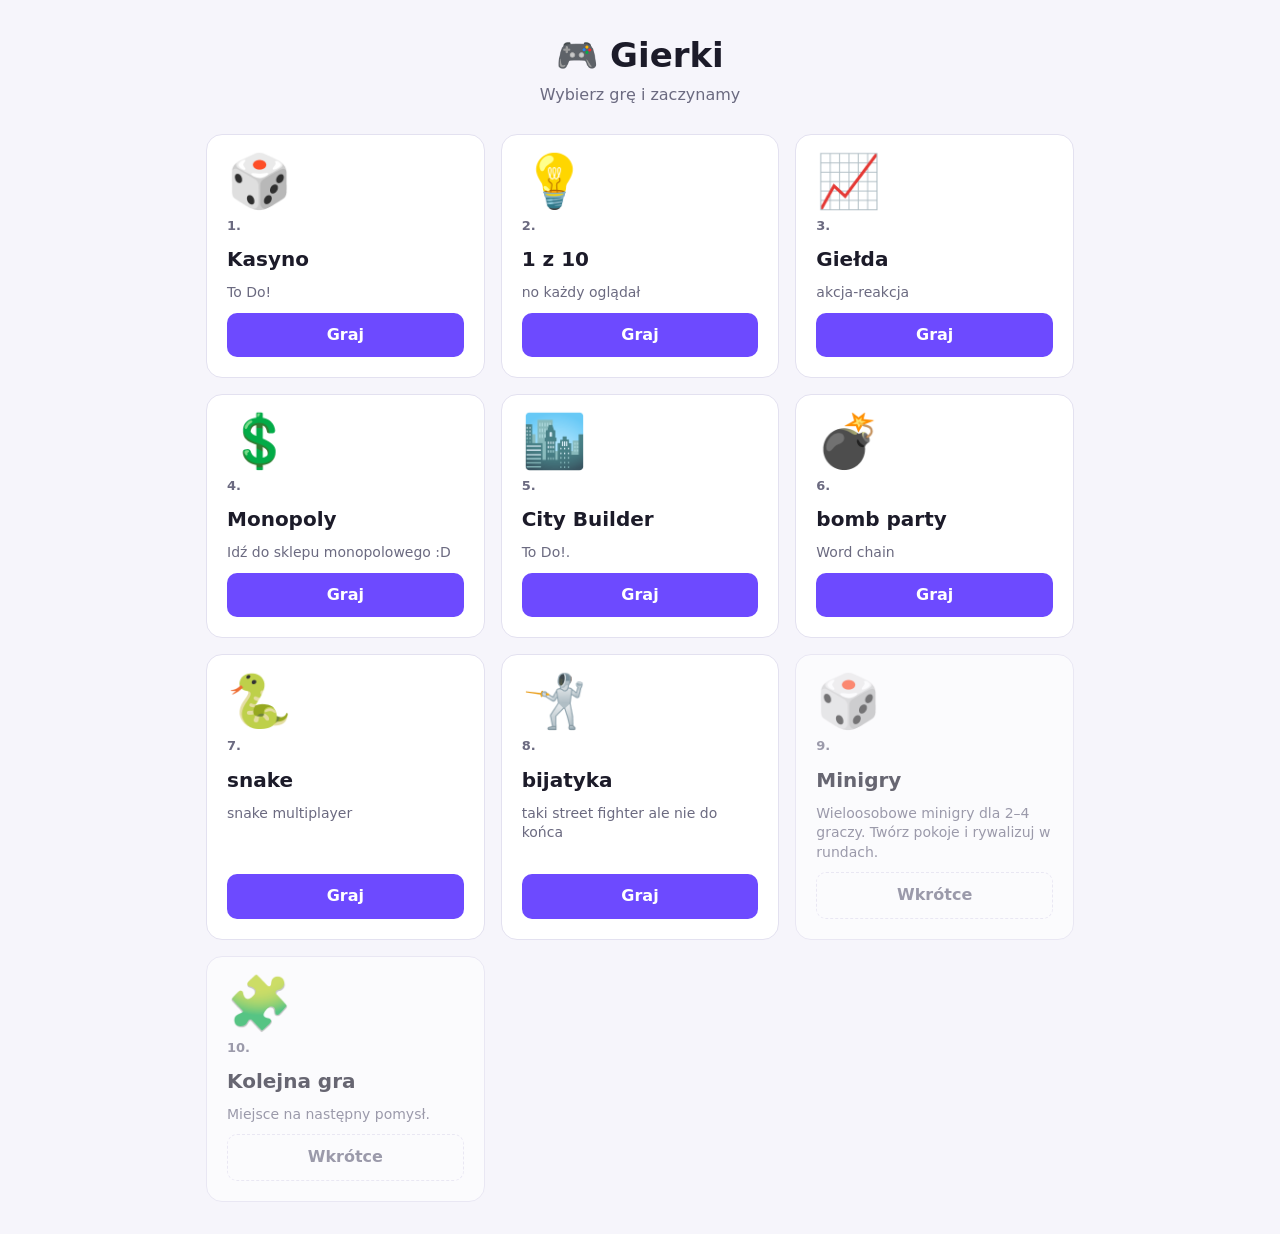
==== index.html @ 7f77d1e5 "Rename menu_gierki.html to index.html" ====
<!DOCTYPE html>
<html lang="pl"><head><meta charset="utf-8">
<meta name="viewport" content="width=device-width, initial-scale=1">
<title>Gierki – menu</title>
<style>
:root{--bg:#f6f5fb;--fg:#1c1b29;--card:#fff;--mut:#6b6a80;--ac:#6d4aff;--bd:#e3e1f0}
@media(prefers-color-scheme:dark){:root{--bg:#14131f;--fg:#ececf5;--card:#1e1d2e;--mut:#9a99b3;--bd:#2f2e45}}
*{box-sizing:border-box}
body{margin:0;min-height:100vh;background:var(--bg);color:var(--fg);font:16px/1.4 system-ui,-apple-system,Segoe UI,sans-serif}
main{max-width:900px;margin:0 auto;padding:32px 16px}
h1{font-size:34px;margin:0 0 4px;text-align:center}
.sub{color:var(--mut);text-align:center;margin:0 0 28px}
.grid{display:grid;grid-template-columns:repeat(auto-fill,minmax(240px,1fr));gap:16px}
.card{background:var(--card);border:1px solid var(--bd);border-radius:16px;padding:20px;display:flex;flex-direction:column;gap:10px;transition:transform .15s,box-shadow .15s}
.card:not(.soon):hover{transform:translateY(-4px);box-shadow:0 8px 24px rgba(109,74,255,.18)}
.ico{font-size:52px;line-height:1}
.num{color:var(--mut);font-size:13px;font-weight:600}
h2{margin:0;font-size:20px}
.card p{margin:0;color:var(--mut);font-size:14px;flex:1}
.btn{display:block;text-align:center;text-decoration:none;font-weight:600;padding:11px 16px;border-radius:10px;background:var(--ac);color:#fff}
.btn:hover{filter:brightness(1.1)}
.soon{opacity:.65}
.soon .btn{background:transparent;color:var(--mut);border:1px dashed var(--bd);pointer-events:none}
</style></head><body>
<main>
 <h1>🎮 Gierki</h1>
 <p class="sub">Wybierz grę i zaczynamy</p>
 <div class="grid" id="grid"></div>
</main>
<script>
/* Aby dodać grę, dopisz wpis do listy. Gdy gra będzie gotowa: ustaw href i usuń soon:true. */
const GAMES=[
 {emoji:'🎲️',title:'Kasyno',desc:"To Do!",href:'gierki/kasyno3.html'},
 {emoji:'💡',title:'1 z 10',desc:"no każdy oglądał",href:'gierki/1z10.html'},
  {emoji:'📈',title:'Giełda',desc:'akcja-reakcja',href:'gierki/gielda.html'},
 {emoji:'💲️',title:'Monopoly',desc:"Idź do sklepu monopolowego :D",href:'gierki/monopolowy2.html'},
  {emoji:'🏙️',title:'City Builder',desc:'To Do!.',href:'gierki/city.html'},
  {emoji:'💣️',title:'bomb party',desc:"Word chain",href:'gierki/bomb.html'},
  {emoji:'🐍️',title:'snake',desc:"snake multiplayer",href:'gierki/snake.html'},
  {emoji:'🤺️',title:'bijatyka',desc:"taki street fighter ale nie do końca",href:'gierki/brawl.html'},
 {emoji:'🎲',title:'Minigry',desc:'Wieloosobowe minigry dla 2–4 graczy. Twórz pokoje i rywalizuj w rundach.',href:'#', soon:true},
 {emoji:'🧩',title:'Kolejna gra',desc:'Miejsce na następny pomysł.',href:'#',soon:true}
 
];
const g=document.getElementById('grid');
GAMES.forEach((x,i)=>{
 const c=document.createElement('div');c.className='card'+(x.soon?' soon':'');
 const set=(t,cls,txt)=>{const e=document.createElement(t);e.className=cls||'';e.textContent=txt;return e};
 const b=document.createElement('a');b.className='btn';b.href=x.href;b.textContent=x.soon?'Wkrótce':'Graj';
 c.append(set('div','ico',x.emoji),set('div','num',(i+1)+'.'),set('h2','',x.title),set('p','',x.desc),b);
 g.append(c);
});
</script></body></html>
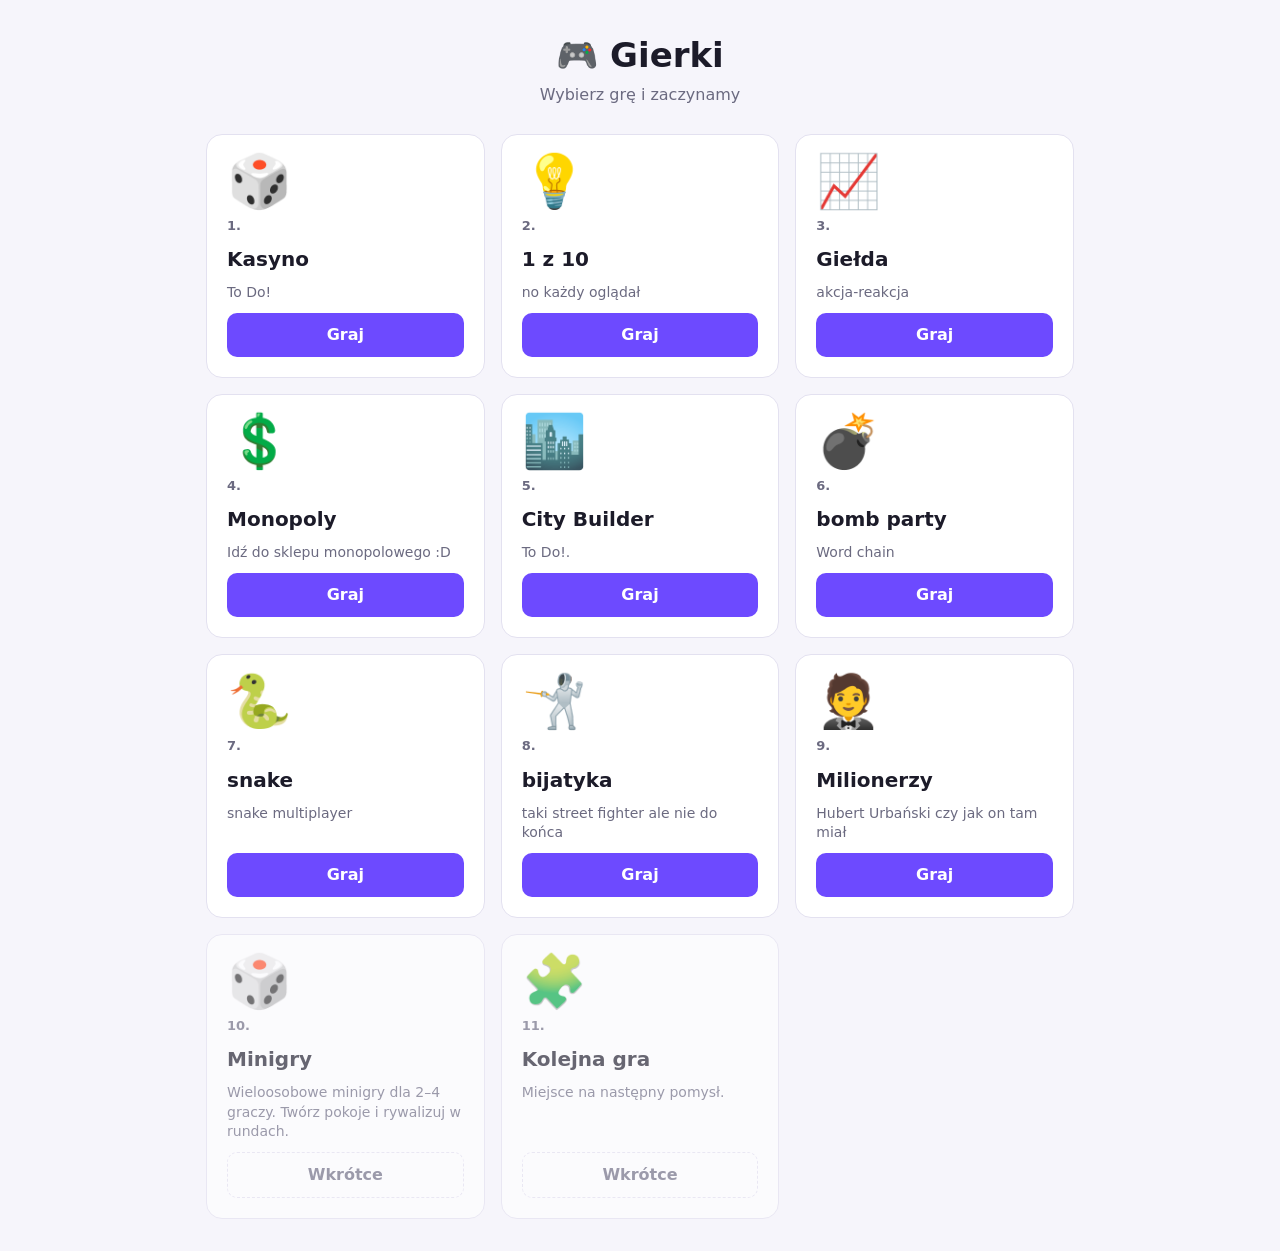
==== commit b7128d26: "Update index.html" ====
--- a/index.html
+++ b/index.html
@@ -31,13 +31,14 @@
 /* Aby dodać grę, dopisz wpis do listy. Gdy gra będzie gotowa: ustaw href i usuń soon:true. */
 const GAMES=[
  {emoji:'🎲️',title:'Kasyno',desc:"To Do!",href:'gierki/kasyno3.html'},
- {emoji:'💡',title:'1 z 10',desc:"no każdy oglądał",href:'gierki/1z10.html'},
+ {emoji:'💡',title:'1 z 10',desc:"no każdy oglądał",href:'gierki/1z10_2.html'},
   {emoji:'📈',title:'Giełda',desc:'akcja-reakcja',href:'gierki/gielda.html'},
  {emoji:'💲️',title:'Monopoly',desc:"Idź do sklepu monopolowego :D",href:'gierki/monopolowy2.html'},
   {emoji:'🏙️',title:'City Builder',desc:'To Do!.',href:'gierki/city.html'},
   {emoji:'💣️',title:'bomb party',desc:"Word chain",href:'gierki/bomb.html'},
   {emoji:'🐍️',title:'snake',desc:"snake multiplayer",href:'gierki/snake.html'},
   {emoji:'🤺️',title:'bijatyka',desc:"taki street fighter ale nie do końca",href:'gierki/brawl.html'},
+ {emoji:'🤵',title:'Milionerzy',desc:"Hubert Urbański czy jak on tam miał",href:'gierki/milionerzy.html'},
  {emoji:'🎲',title:'Minigry',desc:'Wieloosobowe minigry dla 2–4 graczy. Twórz pokoje i rywalizuj w rundach.',href:'#', soon:true},
  {emoji:'🧩',title:'Kolejna gra',desc:'Miejsce na następny pomysł.',href:'#',soon:true}
  
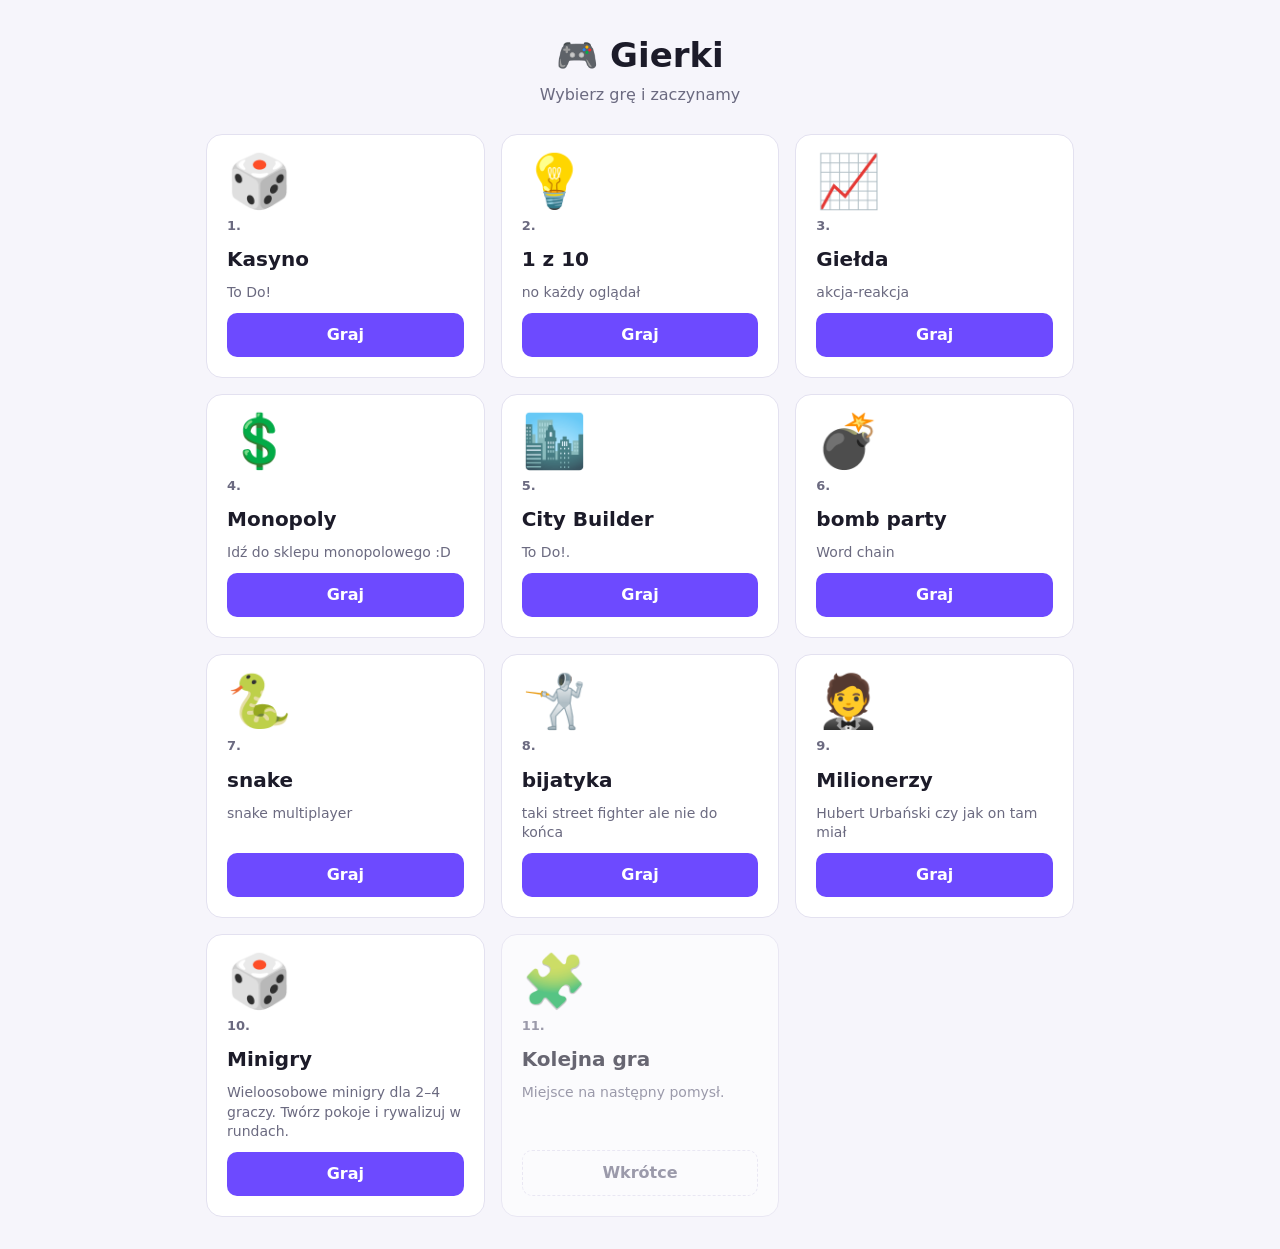
==== commit f4c8e239: "Update index.html" ====
--- a/index.html
+++ b/index.html
@@ -39,7 +39,7 @@
   {emoji:'🐍️',title:'snake',desc:"snake multiplayer",href:'gierki/snake.html'},
   {emoji:'🤺️',title:'bijatyka',desc:"taki street fighter ale nie do końca",href:'gierki/brawl.html'},
  {emoji:'🤵',title:'Milionerzy',desc:"Hubert Urbański czy jak on tam miał",href:'gierki/milionerzy.html'},
- {emoji:'🎲',title:'Minigry',desc:'Wieloosobowe minigry dla 2–4 graczy. Twórz pokoje i rywalizuj w rundach.',href:'#', soon:true},
+ {emoji:'🎲',title:'Minigry',desc:'Wieloosobowe minigry dla 2–4 graczy. Twórz pokoje i rywalizuj w rundach.',href:'gierki/party-mania/party.html'},
  {emoji:'🧩',title:'Kolejna gra',desc:'Miejsce na następny pomysł.',href:'#',soon:true}
  
 ];
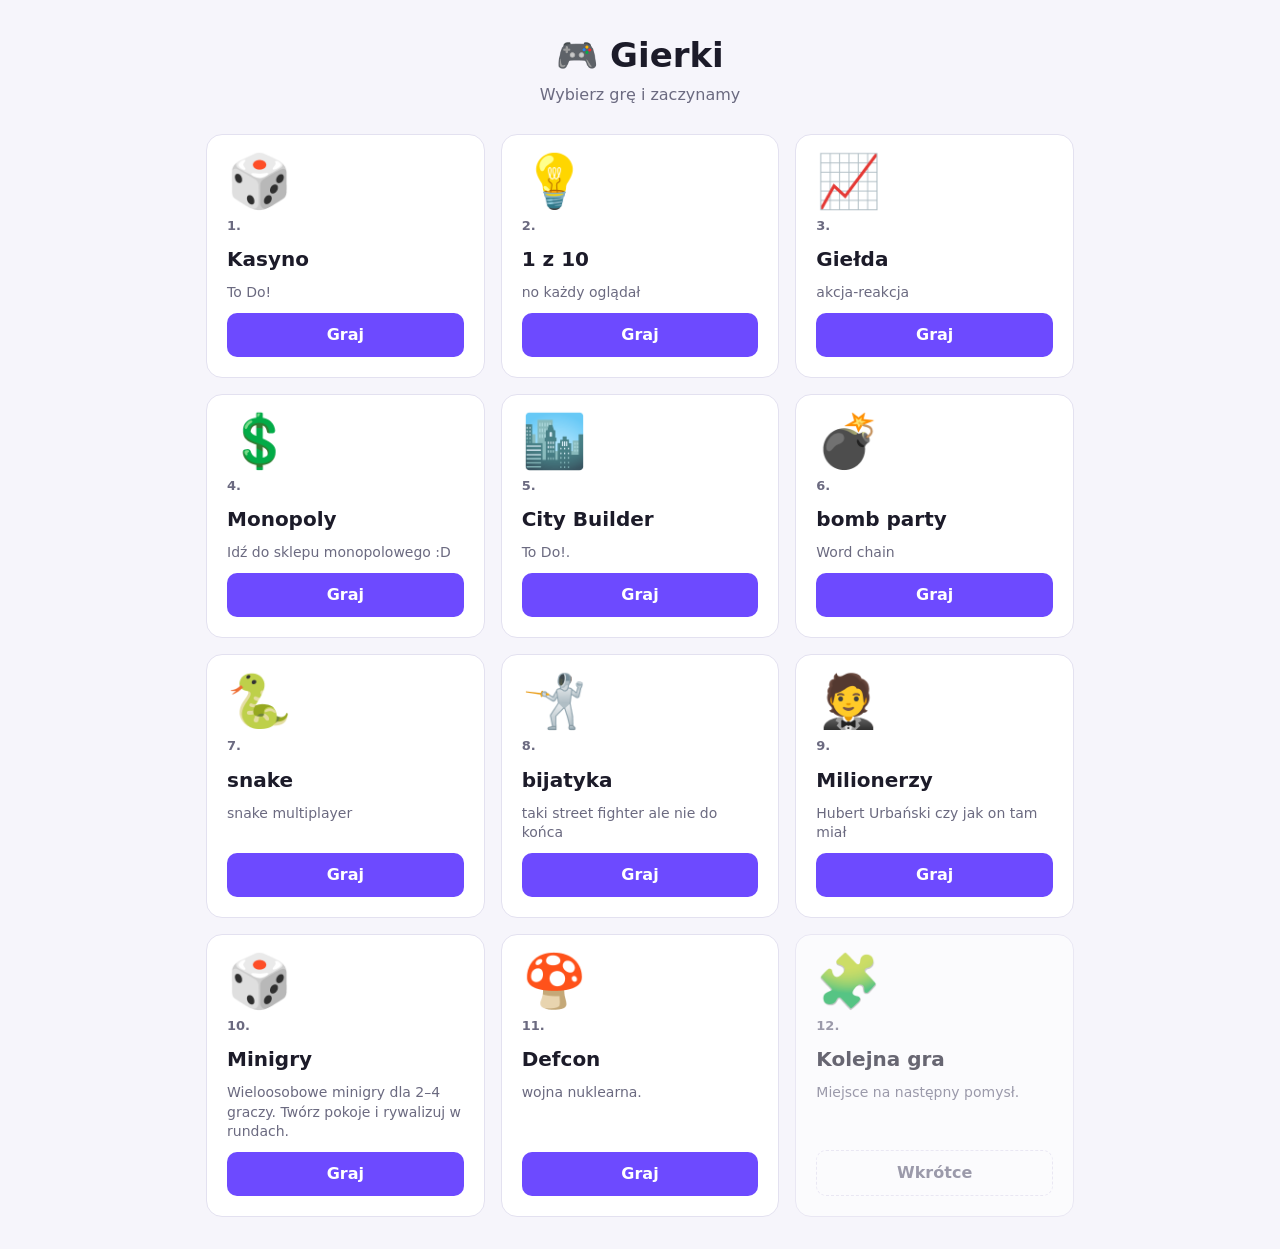
==== commit ff6989c7: "Update index.html" ====
--- a/index.html
+++ b/index.html
@@ -40,6 +40,7 @@
   {emoji:'🤺️',title:'bijatyka',desc:"taki street fighter ale nie do końca",href:'gierki/brawl.html'},
  {emoji:'🤵',title:'Milionerzy',desc:"Hubert Urbański czy jak on tam miał",href:'gierki/milionerzy.html'},
  {emoji:'🎲',title:'Minigry',desc:'Wieloosobowe minigry dla 2–4 graczy. Twórz pokoje i rywalizuj w rundach.',href:'gierki/party-mania/party.html'},
+ {emoji:'🍄',title:'Defcon',desc:'wojna nuklearna.',href:'gierki/defcon.html'},
  {emoji:'🧩',title:'Kolejna gra',desc:'Miejsce na następny pomysł.',href:'#',soon:true}
  
 ];
